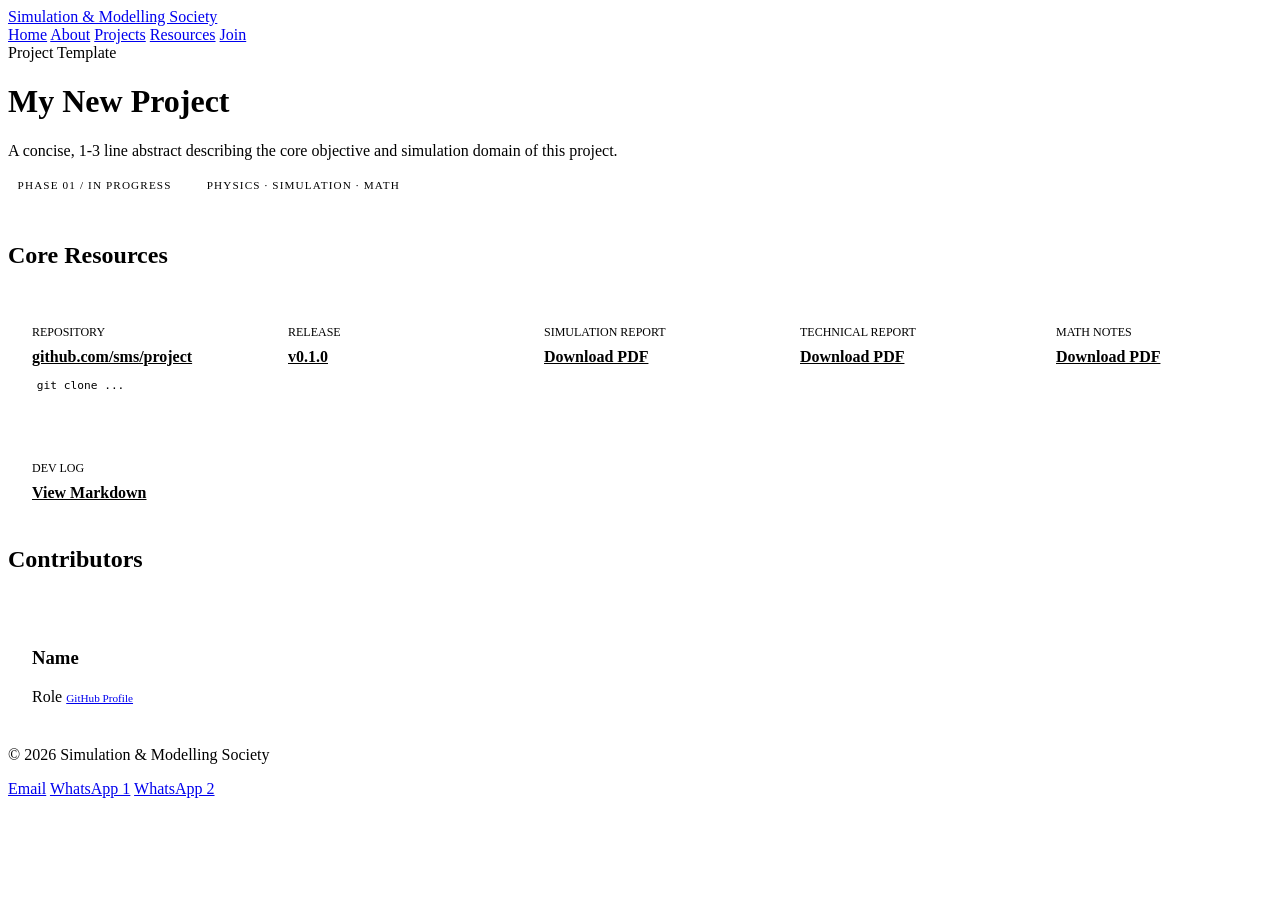
==== projects/my-new-project/index.html @ 7f50a94e "test: verify dynamic project registry workflow" ====
<!DOCTYPE html>
<html lang="en">
<head>
<meta charset="UTF-8">
<title>Project Template | Simulation & Modelling Society</title>
<meta name="viewport" content="width=device-width, initial-scale=1">
<link rel="icon" type="image/png" href="images/logos/logo.png">
<link rel="stylesheet" href="../css/style.css">
<style>
  .project-header { margin-bottom: 3rem; }
  .project-meta { display: flex; gap: 1rem; margin-top: 1rem; flex-wrap: wrap; }
  .status-tag { 
    font-family: var(--font-mono); font-size: 0.7rem; letter-spacing: 0.1em;
    text-transform: uppercase; color: var(--accent); background: var(--accent-dim);
    padding: 0.2rem 0.6rem; 
  }
  .link-grid { display: grid; grid-template-columns: repeat(auto-fit, minmax(200px, 1fr)); gap: 1rem; margin-top: 2rem; }
  .link-card { 
    background: var(--surface); border: 1px solid var(--border); padding: 1.5rem; 
    display: flex; flex-direction: column; gap: 0.5rem;
  }
  .link-title { font-family: var(--font-mono); font-size: 0.75rem; color: var(--muted); }
  .link-value { font-weight: 600; color: var(--text); }
  .team-grid { display: grid; grid-template-columns: repeat(auto-fill, minmax(250px, 1fr)); gap: 1px; background: var(--border); border: 1px solid var(--border); margin-top: 2rem; }
  .team-card { background: var(--surface); padding: 1.5rem; }
</style>
</head>
<body>

<nav>
  <a href="../index.html" class="nav-logo">
    <span>Simulation &amp; Modelling Society</span>
  </a>
  <div class="nav-links">
    <a href="../index.html">Home</a>
    <a href="../about.html">About</a>
    <a href="../projects.html">Projects</a>
    <a href="../resources.html">Resources</a>
    <a href="../join.html">Join</a>
  </div>
</nav>

<main class="container">
  <div class="project-header">
    <div class="hero-label">Project Template</div>
    <h1>My New Project</h1>
    <p>A concise, 1-3 line abstract describing the core objective and simulation domain of this project.</p>
    <div class="project-meta">
      <span class="status-tag">Phase 01 / In Progress</span>
      <span class="status-tag">Physics · Simulation · Math</span>
    </div>
  </div>

  <section>
    <h2>Core Resources</h2>
    <div class="link-grid">
      <div class="link-card">
        <span class="link-title">REPOSITORY</span>
        <a href="#" class="link-value">github.com/sms/project</a>
        <code style="font-size: 0.7rem; background: var(--surface-2); padding: 0.3rem;">git clone ...</code>
      </div>
      <div class="link-card">
        <span class="link-title">RELEASE</span>
        <a href="#" class="link-value">v0.1.0</a>
      </div>
      <div class="link-card">
        <span class="link-title">SIMULATION REPORT</span>
        <a href="#" class="link-value">Download PDF</a>
      </div>
      <div class="link-card">
        <span class="link-title">TECHNICAL REPORT</span>
        <a href="#" class="link-value">Download PDF</a>
      </div>
      <div class="link-card">
        <span class="link-title">MATH NOTES</span>
        <a href="#" class="link-value">Download PDF</a>
      </div>
      <div class="link-card">
        <span class="link-title">DEV LOG</span>
        <a href="#" class="link-value">View Markdown</a>
      </div>
    </div>
  </section>

  <section>
    <h2>Contributors</h2>
    <div class="team-grid">
      <div class="team-card">
        <h3 class="team-name">Name</h3>
        <span class="team-role">Role</span>
        <a href="#" style="font-size: 0.7rem;">GitHub Profile</a>
      </div>
    </div>
  </section>
</main>

<footer class="footer">
  <div class="footer-content">
    <p>&copy; 2026 Simulation & Modelling Society</p>
    <div class="footer-links">
      <a href="mailto:felixx.a.wayne32@gmail.com">Email</a>
      <a href="https://wa.me/94710638587" target="_blank" rel="noopener">WhatsApp 1</a>
      <a href="https://wa.me/94776526043" target="_blank" rel="noopener">WhatsApp 2</a>
    </div>
  </div>
</footer>
<script src="../main.js" defer></script>
</body>
</html>
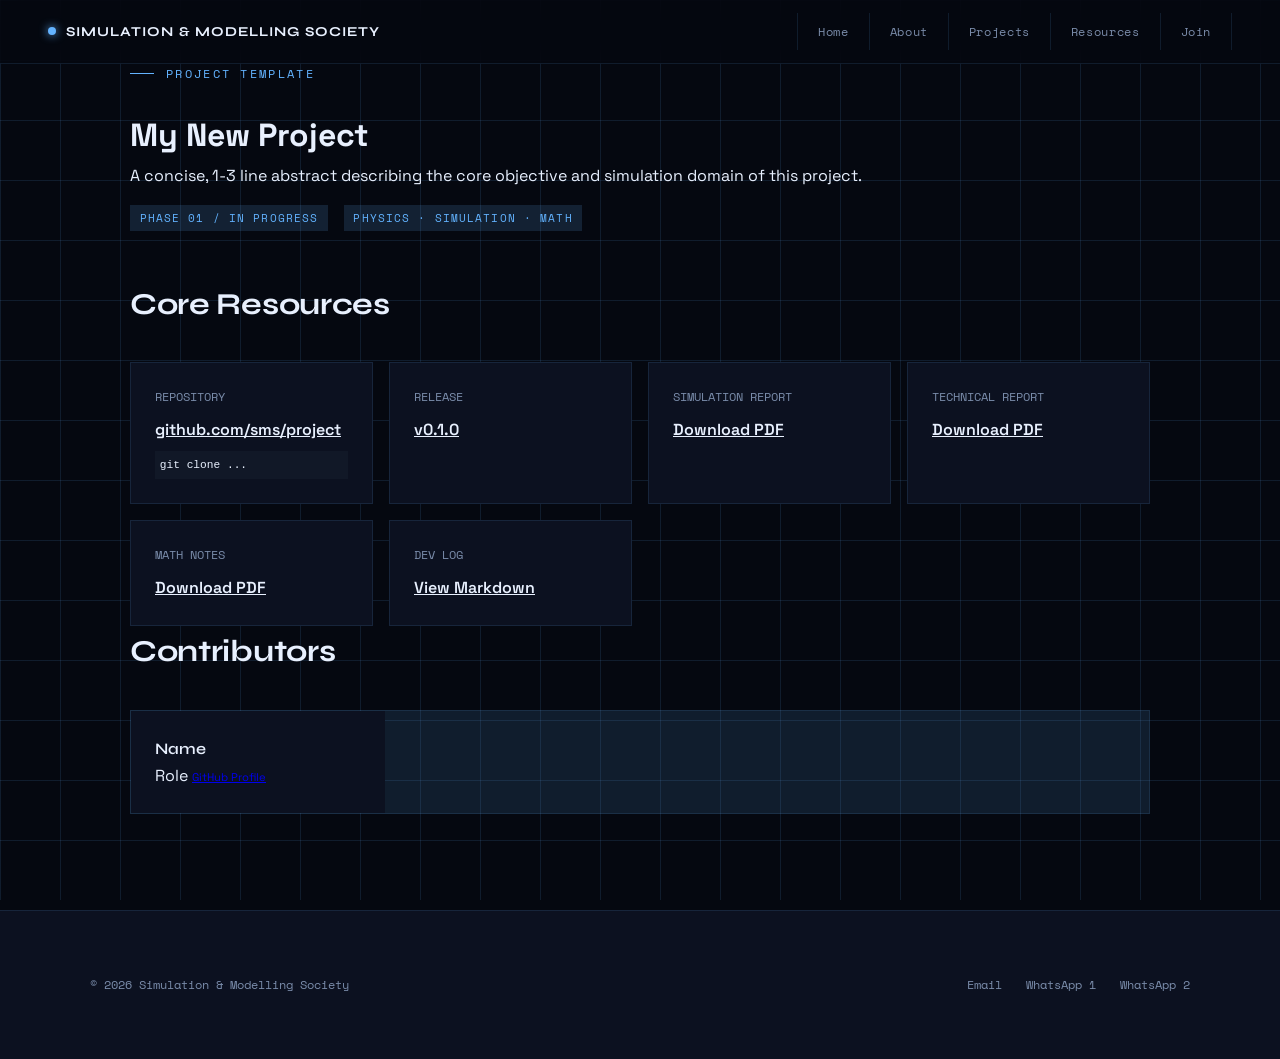
==== commit 0c75d01a: "fix: enforce absolute root-relative paths for all sub-pages" ====
--- a/projects/my-new-project/index.html
+++ b/projects/my-new-project/index.html
@@ -5,7 +5,7 @@
 <title>Project Template | Simulation & Modelling Society</title>
 <meta name="viewport" content="width=device-width, initial-scale=1">
 <link rel="icon" type="image/png" href="images/logos/logo.png">
-<link rel="stylesheet" href="../css/style.css">
+<link rel="stylesheet" href="/css/style.css">
 <style>
   .project-header { margin-bottom: 3rem; }
   .project-meta { display: flex; gap: 1rem; margin-top: 1rem; flex-wrap: wrap; }
@@ -28,15 +28,15 @@
 <body>
 
 <nav>
-  <a href="../index.html" class="nav-logo">
+  <a href="/index.html" class="nav-logo">
     <span>Simulation &amp; Modelling Society</span>
   </a>
   <div class="nav-links">
-    <a href="../index.html">Home</a>
-    <a href="../about.html">About</a>
-    <a href="../projects.html">Projects</a>
-    <a href="../resources.html">Resources</a>
-    <a href="../join.html">Join</a>
+    <a href="/index.html">Home</a>
+    <a href="/about.html">About</a>
+    <a href="/projects.html">Projects</a>
+    <a href="/resources.html">Resources</a>
+    <a href="/join.html">Join</a>
   </div>
 </nav>
 
@@ -104,6 +104,6 @@
     </div>
   </div>
 </footer>
-<script src="../main.js" defer></script>
+<script src="/main.js" defer></script>
 </body>
 </html>
--- a/css/style.css
+++ b/css/style.css
@@ -0,0 +1,908 @@
+@import url('https://fonts.googleapis.com/css2?family=Space+Grotesk:wght@300;400;500;600;700&family=Space+Mono:ital,wght@0,400;0,700;1,400&family=Syne:wght@400;600;700;800&display=swap');
+
+:root {
+  --bg: #050810;
+  --surface: #0c1120;
+  --surface-2: #111827;
+  --border: rgba(99, 179, 255, 0.12);
+  --border-bright: rgba(99, 179, 255, 0.3);
+  --text: #e8f0fe;
+  --muted: #7a8caa;
+  --accent: #63b3ff;
+  --accent-dim: rgba(99, 179, 255, 0.15);
+  --accent-2: #a78bfa;
+  --glow: rgba(99, 179, 255, 0.08);
+  --font-display: 'Syne', sans-serif;
+  --font-body: 'Space Grotesk', sans-serif;
+  --font-mono: 'Space Mono', monospace;
+}
+
+*, *::before, *::after { box-sizing: border-box; margin: 0; padding: 0; }
+
+html { scroll-behavior: smooth; }
+
+body {
+  background-color: var(--bg);
+  color: var(--text);
+  font-family: var(--font-body);
+  font-size: 16px;
+  line-height: 1.7;
+  min-height: 100vh;
+  overflow-x: hidden;
+}
+
+/* Subtle grid background */
+body::before {
+  content: '';
+  position: fixed;
+  inset: 0;
+  background-image:
+    linear-gradient(var(--border) 1px, transparent 1px),
+    linear-gradient(90deg, var(--border) 1px, transparent 1px);
+  background-size: 60px 60px;
+  pointer-events: none;
+  z-index: 0;
+}
+
+/* Nav */
+nav {
+  position: sticky;
+  top: 0;
+  z-index: 100;
+  padding: 0 3rem;
+  height: 64px;
+  display: flex;
+  align-items: center;
+  justify-content: space-between;
+  background: rgba(5, 8, 16, 0.85);
+  backdrop-filter: blur(16px);
+  border-bottom: 1px solid var(--border);
+}
+
+.nav-logo {
+  font-family: var(--font-display);
+  font-size: 0.85rem;
+  font-weight: 700;
+  letter-spacing: 0.08em;
+  text-transform: uppercase;
+  color: var(--text);
+  text-decoration: none;
+  display: flex;
+  align-items: center;
+  gap: 0.6rem;
+}
+
+.nav-logo::before {
+  content: '';
+  display: block;
+  width: 8px;
+  height: 8px;
+  background: var(--accent);
+  border-radius: 50%;
+  box-shadow: 0 0 10px var(--accent);
+  flex-shrink: 0;
+}
+
+.nav-links {
+  display: flex;
+  align-items: center;
+  gap: 0;
+}
+
+.nav-links a {
+  color: var(--muted);
+  text-decoration: none;
+  font-family: var(--font-mono);
+  font-size: 0.78rem;
+  letter-spacing: 0.05em;
+  padding: 0.5rem 1.25rem;
+  border-left: 1px solid var(--border);
+  transition: color 0.2s, background 0.2s;
+}
+
+.nav-links a:last-child { border-right: 1px solid var(--border); }
+.nav-links a:hover { color: var(--accent); background: var(--accent-dim); }
+.nav-links a.active { color: var(--accent); }
+
+/* Layout */
+.container {
+  position: relative;
+  z-index: 1;
+  max-width: 1100px;
+  margin: 0 auto;
+  padding: 0 2.5rem 6rem;
+}
+
+/* Hero */
+.hero {
+  padding: 7rem 0 5rem;
+  position: relative;
+}
+
+.hero-label {
+  font-family: var(--font-mono);
+  font-size: 0.72rem;
+  letter-spacing: 0.2em;
+  text-transform: uppercase;
+  color: var(--accent);
+  margin-bottom: 1.5rem;
+  display: flex;
+  align-items: center;
+  gap: 0.75rem;
+}
+
+.hero-label::before {
+  content: '';
+  display: block;
+  width: 24px;
+  height: 1px;
+  background: var(--accent);
+}
+
+.hero h1 {
+  font-family: var(--font-display);
+  font-size: clamp(2.8rem, 6vw, 5rem);
+  font-weight: 800;
+  line-height: 1.05;
+  color: var(--text);
+  margin-bottom: 1.5rem;
+  letter-spacing: -0.02em;
+}
+
+.hero h1 span {
+  color: var(--accent);
+  display: block;
+}
+
+.hero p {
+  font-size: 1.15rem;
+  color: var(--muted);
+  max-width: 560px;
+  margin-bottom: 2.5rem;
+  font-weight: 300;
+}
+
+.hero-accent-text {
+  font-family: var(--font-mono);
+  font-size: 0.88rem;
+  color: var(--accent);
+  margin-bottom: 2.5rem;
+  display: block;
+}
+
+/* Buttons */
+.btn {
+  display: inline-flex;
+  align-items: center;
+  gap: 0.6rem;
+  padding: 0.85rem 2rem;
+  background: var(--accent);
+  color: #050810;
+  text-decoration: none;
+  font-family: var(--font-mono);
+  font-size: 0.78rem;
+  font-weight: 700;
+  letter-spacing: 0.08em;
+  text-transform: uppercase;
+  border: none;
+  cursor: pointer;
+  clip-path: polygon(0 0, calc(100% - 10px) 0, 100% 10px, 100% 100%, 10px 100%, 0 calc(100% - 10px));
+  transition: opacity 0.2s, transform 0.2s;
+}
+
+.btn:hover { opacity: 0.9; transform: translateY(-1px); }
+
+.btn::after {
+  content: '\2192';
+  font-size: 1rem;
+}
+
+.btn-outline {
+  background: transparent;
+  color: var(--accent);
+  border: 1px solid var(--border-bright);
+  clip-path: polygon(0 0, calc(100% - 10px) 0, 100% 10px, 100% 100%, 10px 100%, 0 calc(100% - 10px));
+}
+
+.btn-outline:hover { background: var(--accent-dim); }
+
+/* Section headers */
+.section-header {
+  margin-bottom: 2.5rem;
+}
+
+.section-label {
+  font-family: var(--font-mono);
+  font-size: 0.68rem;
+  letter-spacing: 0.2em;
+  text-transform: uppercase;
+  color: var(--muted);
+  margin-bottom: 0.75rem;
+  display: flex;
+  align-items: center;
+  gap: 0.5rem;
+}
+
+.section-label::after {
+  content: '';
+  flex: 1;
+  height: 1px;
+  background: var(--border);
+  max-width: 80px;
+}
+
+h2 {
+  font-family: var(--font-display);
+  font-size: 1.9rem;
+  font-weight: 700;
+  color: var(--text);
+  letter-spacing: -0.01em;
+}
+
+h3 {
+  font-family: var(--font-display);
+  font-size: 1rem;
+  font-weight: 600;
+  color: var(--text);
+  letter-spacing: 0.01em;
+}
+
+/* Card Grid */
+.card-grid {
+  display: grid;
+  grid-template-columns: repeat(auto-fit, minmax(260px, 1fr));
+  gap: 1.5rem;
+  background: transparent;
+  border: none;
+}
+
+.card {
+  background: var(--surface);
+  padding: 1.5rem;
+  position: relative;
+  transition: all 0.3s ease;
+  border: 1px solid var(--border);
+  display: flex;
+  flex-direction: column;
+  gap: 0.6rem;
+}
+
+.card:hover { 
+  background: var(--surface-2); 
+  border-color: var(--accent);
+  transform: translateY(-5px);
+  box-shadow: 0 10px 20px rgba(0,0,0,0.2);
+}
+
+.card-num {
+  font-family: var(--font-mono);
+  font-size: 0.7rem;
+  color: var(--accent);
+  letter-spacing: 0.15em;
+  margin-bottom: 0.5rem;
+  display: block;
+  opacity: 0.8;
+}
+
+.card h3 { 
+  margin-bottom: 0.5rem; 
+  font-family: var(--font-display);
+  font-size: 1.25rem;
+}
+
+.card p {
+  color: var(--muted);
+  font-size: 0.95rem;
+  line-height: 1.6;
+  margin-bottom: 1rem;
+  flex-grow: 1;
+}
+
+.card-tag {
+  display: inline-block;
+  font-family: var(--font-mono);
+  font-size: 0.65rem;
+  letter-spacing: 0.12em;
+  text-transform: uppercase;
+  color: var(--accent);
+  background: var(--accent-dim);
+  padding: 0.3rem 0.7rem;
+  align-self: flex-start;
+}
+
+/* Status card */
+.status-card {
+  background: var(--surface);
+  border: 1px solid var(--border);
+  padding: 2.5rem;
+  position: relative;
+  overflow: hidden;
+}
+
+.status-card::before {
+  content: '';
+  position: absolute;
+  left: 0;
+  top: 0;
+  bottom: 0;
+  width: 3px;
+  background: var(--accent);
+}
+
+.status-card p { color: var(--muted); line-height: 1.8; }
+
+/* Footer */
+.footer {
+  padding: 4rem 3rem;
+  border-top: 1px solid var(--border);
+  background: var(--surface);
+  color: var(--muted);
+  font-family: var(--font-mono);
+  font-size: 0.75rem;
+}
+
+.footer-content {
+  display: flex;
+  justify-content: space-between;
+  align-items: center;
+  max-width: 1100px;
+  margin: 0 auto;
+}
+
+.footer-links {
+  display: flex;
+  gap: 1.5rem;
+}
+
+.footer-links a {
+  color: var(--muted);
+  text-decoration: none;
+  transition: color 0.2s;
+}
+
+.footer-links a:hover { color: var(--accent); }
+
+@media (max-width: 680px) {
+  .footer-content { flex-direction: column; gap: 2rem; text-align: center; }
+}
+
+
+/* TOC Sidebar */
+.toc-container { position: relative; display: flex; gap: 4rem; }
+.toc-sidebar {
+  width: 260px;
+  flex-shrink: 0;
+  position: sticky;
+  top: 120px;
+  height: calc(100vh - 200px);
+}
+.toc-sidebar h4 {
+  font-family: var(--font-mono);
+  font-size: 0.65rem;
+  text-transform: uppercase;
+  letter-spacing: 0.15em;
+  color: var(--muted);
+  margin-bottom: 1.5rem;
+}
+.toc-list { list-style: none; border-left: 1px solid var(--border); }
+.toc-item { margin: 0.75rem 0; }
+.toc-link {
+  display: block;
+  font-family: var(--font-body);
+  font-size: 0.9rem;
+  color: var(--muted);
+  text-decoration: none;
+  padding: 0.25rem 0 0.25rem 1rem;
+  border-left: 2px solid transparent;
+  transition: all 0.2s;
+}
+.toc-link:hover { color: var(--accent); }
+.toc-link.active {
+  color: var(--accent);
+  border-left-color: var(--accent);
+  font-weight: 500;
+}
+
+.mobile-toc { 
+  display: none; margin-bottom: 2rem; border: 1px solid var(--border); 
+  background: var(--surface); padding: 1.25rem; 
+}
+.mobile-toc select {
+  width: 100%; background: var(--bg); color: var(--text); border: 1px solid var(--border);
+  padding: 0.5rem; font-family: var(--font-mono); font-size: 0.8rem;
+}
+
+@media (max-width: 1024px) {
+  .toc-sidebar { display: none; }
+  .mobile-toc { display: block; }
+}
+
+.page-title h1 {
+  font-family: var(--font-display);
+  font-size: clamp(2.2rem, 5vw, 3.5rem);
+  font-weight: 800;
+  line-height: 1.1;
+  letter-spacing: -0.02em;
+  color: var(--text);
+  margin-bottom: 1rem;
+}
+
+.page-title p { color: var(--muted); font-size: 1.05rem; max-width: 560px; }
+
+/* Stepper Styles */
+#stepper {
+  min-height: 400px;
+  margin-bottom: 2rem;
+}
+
+.step {
+  display: none;
+  padding: 3rem;
+  border: 1px solid var(--border);
+  background: var(--surface);
+  border-radius: 12px;
+  animation: fadeUp 0.5s ease-out;
+}
+
+.step.active {
+  display: block;
+}
+
+.step h3 {
+  font-size: 1.5rem;
+  margin-bottom: 1.5rem;
+  color: var(--accent);
+}
+
+.step p { margin-bottom: 1rem; color: var(--text); }
+.step ul, .step ol { margin-left: 1.5rem; margin-bottom: 1rem; color: var(--muted); }
+.step code { 
+  background: var(--bg); padding: 0.2rem 0.4rem; border-radius: 4px;
+  color: var(--accent); font-family: var(--font-mono); 
+}
+.step pre {
+  background: var(--bg); padding: 1.5rem; border-radius: 8px;
+  overflow-x: auto; margin: 1rem 0; border: 1px solid var(--border);
+}
+
+.step-controls {
+  display: flex;
+  justify-content: space-between;
+  align-items: center;
+  padding: 1.5rem;
+  border: 1px solid var(--border);
+  background: var(--surface);
+  border-radius: 12px;
+}
+
+.step-controls button {
+  background: var(--accent);
+  color: #050810;
+  border: none;
+  padding: 0.8rem 1.5rem;
+  cursor: pointer;
+  font-family: var(--font-mono);
+  font-weight: 700;
+  text-transform: uppercase;
+  letter-spacing: 0.1em;
+  font-size: 0.75rem;
+  transition: opacity 0.2s;
+}
+
+.step-controls button:hover:not(:disabled) { opacity: 0.8; }
+.step-controls button:disabled { opacity: 0.3; cursor: not-allowed; }
+
+#stepIndicator {
+  font-family: var(--font-mono);
+  font-size: 0.8rem;
+  color: var(--muted);
+  font-weight: 600;
+}
+
+/* Why join grid */
+.why-grid {
+  display: grid;
+  grid-template-columns: repeat(4, 1fr);
+  gap: 1px;
+  background: var(--border);
+  border: 1px solid var(--border);
+  margin-top: 2rem;
+}
+
+.why-card {
+  background: var(--surface);
+  padding: 2rem 1.5rem;
+  transition: background 0.2s;
+}
+
+.why-card:hover { background: var(--surface-2); }
+
+.why-icon {
+  font-family: var(--font-mono);
+  font-size: 1.4rem;
+  color: var(--accent);
+  margin-bottom: 1rem;
+  display: block;
+}
+
+.why-card h3 {
+  font-size: 0.9rem;
+  font-weight: 700;
+  letter-spacing: 0.05em;
+  text-transform: uppercase;
+  margin-bottom: 0.5rem;
+}
+
+.why-card p { color: var(--muted); font-size: 0.85rem; }
+
+/* Resource link */
+.resource-link {
+  display: inline-flex;
+  align-items: center;
+  gap: 0.5rem;
+  margin-top: 1.25rem;
+  font-family: var(--font-mono);
+  font-size: 0.72rem;
+  letter-spacing: 0.06em;
+  color: var(--accent);
+  text-decoration: none;
+  border-bottom: 1px solid rgba(99, 179, 255, 0.25);
+  padding-bottom: 2px;
+  transition: border-color 0.2s, gap 0.2s;
+}
+
+.resource-link:hover {
+  border-color: var(--accent);
+  gap: 0.75rem;
+}
+
+.resource-link-arrow {
+  font-size: 0.85rem;
+  transition: transform 0.2s;
+}
+
+.resource-link:hover .resource-link-arrow { transform: translate(2px, -2px); }
+.cta-section {
+  margin-top: 5rem;
+  border: 1px solid var(--border);
+  background: var(--surface);
+  padding: 3.5rem;
+  position: relative;
+  overflow: hidden;
+}
+
+.cta-section::after {
+  content: '';
+  position: absolute;
+  bottom: 0; right: 0;
+  width: 200px; height: 200px;
+  background: radial-gradient(circle at bottom right, rgba(99,179,255,0.07), transparent 70%);
+  pointer-events: none;
+}
+
+.cta-section h2 { margin-bottom: 1rem; }
+.cta-section p { color: var(--muted); max-width: 480px; margin-bottom: 2rem; }
+
+/* Decorative corner */
+.corner-mark {
+  position: absolute;
+  top: 1rem; right: 1rem;
+  font-family: var(--font-mono);
+  font-size: 0.6rem;
+  color: var(--border-bright);
+  letter-spacing: 0.1em;
+}
+
+/* Hero corner deco */
+.hero-deco {
+  position: absolute;
+  right: 0;
+  top: 4rem;
+  width: 320px;
+  height: 320px;
+  opacity: 0.25;
+  pointer-events: none;
+}
+
+/* ── Keyframes ───────────────────────────────────────────── */
+@keyframes fadeUp {
+  from { opacity: 0; transform: translateY(28px); }
+  to   { opacity: 1; transform: translateY(0); }
+}
+@keyframes scanLine {
+  0%   { top: -6px; opacity: 0; }
+  8%   { opacity: 1; }
+  92%  { opacity: 1; }
+  100% { top: calc(100% + 6px); opacity: 0; }
+}
+@keyframes cursorBlink {
+  0%, 100% { opacity: 1; }
+  50%       { opacity: 0; }
+}
+@keyframes glitchA {
+  0%   { clip-path: inset(0 0 95% 0);  transform: translate(-3px, 0); }
+  20%  { clip-path: inset(30% 0 50% 0); transform: translate(3px, 0); }
+  40%  { clip-path: inset(60% 0 20% 0); transform: translate(-2px, 0); }
+  60%  { clip-path: inset(80% 0 5% 0);  transform: translate(2px, 0); }
+  80%  { clip-path: inset(10% 0 75% 0); transform: translate(-1px, 0); }
+  100% { clip-path: inset(0 0 95% 0);  transform: translate(0, 0); }
+}
+@keyframes glitchB {
+  0%   { clip-path: inset(50% 0 30% 0); transform: translate(4px, 0); }
+  25%  { clip-path: inset(10% 0 70% 0); transform: translate(-4px, 0); }
+  50%  { clip-path: inset(75% 0 10% 0); transform: translate(2px, 0); }
+  75%  { clip-path: inset(20% 0 60% 0); transform: translate(-2px, 0); }
+  100% { clip-path: inset(50% 0 30% 0); transform: translate(0, 0); }
+}
+
+/* ── Hero load animation ─────────────────────────────────── */
+.hero { animation: fadeUp 0.7s ease-out both; }
+
+/* ── Glitch text effect ──────────────────────────────────── */
+.glitch-text { position: relative; }
+
+.glitch-text::before,
+.glitch-text::after {
+  content: attr(data-text);
+  position: absolute;
+  inset: 0;
+  opacity: 0;
+  pointer-events: none;
+  font-family: inherit;
+  font-size: inherit;
+  font-weight: inherit;
+  line-height: inherit;
+  white-space: pre-wrap;
+}
+
+.glitch-text::before { color: #ff4ecd; }
+.glitch-text::after  { color: var(--accent); }
+
+.glitch-burst::before {
+  opacity: 0.75;
+  animation: glitchA 0.08s steps(1) 3;
+}
+.glitch-burst::after {
+  opacity: 0.75;
+  animation: glitchB 0.08s steps(1) 3;
+}
+
+/* ── Typewriter widget ───────────────────────────────────── */
+.typewriter-wrap {
+  display: flex;
+  align-items: center;
+  gap: 0.25rem;
+  margin: 1rem 0 2rem;
+  min-height: 1.4rem;
+}
+
+.typewriter-prefix {
+  font-family: var(--font-mono);
+  font-size: 0.75rem;
+  color: var(--muted);
+  letter-spacing: 0.06em;
+  white-space: nowrap;
+}
+
+.typewriter-text {
+  font-family: var(--font-mono);
+  font-size: 0.75rem;
+  color: var(--accent);
+  letter-spacing: 0.06em;
+}
+
+.typewriter-cursor {
+  font-family: var(--font-mono);
+  font-size: 0.75rem;
+  color: var(--accent);
+  animation: cursorBlink 0.9s step-end infinite;
+  margin-left: 1px;
+}
+
+/* ── Card cursor-glow ────────────────────────────────────── */
+.card, .why-card {
+  position: relative;
+  overflow: hidden;
+}
+
+.card::after, .why-card::after {
+  content: '';
+  position: absolute;
+  inset: 0;
+  background: radial-gradient(
+    circle 120px at var(--mx, 50%) var(--my, 50%),
+    rgba(99, 179, 255, 0.09),
+    transparent 70%
+  );
+  opacity: 0;
+  transition: opacity 0.3s ease;
+  pointer-events: none;
+}
+
+.card.card-lit::after, .why-card.card-lit::after { opacity: 1; }
+
+/* Scan-line sweep on hover */
+.card::before, .why-card::before {
+  content: '';
+  position: absolute;
+  left: 0;
+  right: 0;
+  height: 1px;
+  background: linear-gradient(90deg, transparent, rgba(99, 179, 255, 0.4), transparent);
+  top: -6px;
+  opacity: 0;
+  pointer-events: none;
+  z-index: 2;
+  transition: none;
+}
+
+.card:hover::before, .why-card:hover::before {
+  animation: scanLine 0.7s ease-in-out forwards;
+}
+
+/* ── Nav scroll behaviour ────────────────────────────────── */
+nav {
+  transition: height 0.3s ease, background 0.3s ease, transform 0.35s ease;
+}
+
+.nav-scrolled {
+  height: 52px !important;
+  background: rgba(5, 8, 16, 0.96) !important;
+}
+
+.nav-hidden { transform: translateY(-100%); }
+.nav-visible { transform: translateY(0); }
+
+/* ── Canvas particle layer ───────────────────────────────── */
+.hero { isolation: isolate; }
+
+.hero-canvas {
+  position: absolute;
+  inset: 0;
+  width: 100%;
+  height: 100%;
+  pointer-events: none;
+  z-index: 0;
+  opacity: 0.9;
+}
+
+.hero > * { position: relative; z-index: 1; }
+
+/* ── Scroll reveal ───────────────────────────────────────── */
+.reveal-pending {
+  opacity: 0;
+  transform: translateY(20px);
+  transition: opacity 0.55s ease, transform 0.55s ease;
+}
+
+.reveal-pending.revealed {
+  opacity: 1;
+  transform: translateY(0);
+}
+
+/* Stagger cards inside grids */
+.card-grid .reveal-pending:nth-child(2) { transition-delay: 0.07s; }
+.card-grid .reveal-pending:nth-child(3) { transition-delay: 0.14s; }
+.card-grid .reveal-pending:nth-child(4) { transition-delay: 0.21s; }
+.card-grid .reveal-pending:nth-child(5) { transition-delay: 0.28s; }
+.card-grid .reveal-pending:nth-child(6) { transition-delay: 0.35s; }
+.why-grid .reveal-pending:nth-child(2) { transition-delay: 0.07s; }
+.why-grid .reveal-pending:nth-child(3) { transition-delay: 0.14s; }
+.why-grid .reveal-pending:nth-child(4) { transition-delay: 0.21s; }
+
+/* ── Hamburger button (hidden on desktop) ────────────────── */
+.nav-hamburger {
+  display: none;
+  flex-direction: column;
+  justify-content: center;
+  gap: 5px;
+  background: none;
+  border: 1px solid var(--border);
+  padding: 8px 10px;
+  cursor: pointer;
+  margin-left: auto;
+  flex-shrink: 0;
+}
+
+.nav-hamburger span {
+  display: block;
+  width: 20px;
+  height: 1.5px;
+  background: var(--muted);
+  transition: transform 0.25s, opacity 0.25s;
+}
+
+.nav-hamburger.is-open span:nth-child(1) { transform: translateY(6.5px) rotate(45deg); }
+.nav-hamburger.is-open span:nth-child(2) { opacity: 0; }
+.nav-hamburger.is-open span:nth-child(3) { transform: translateY(-6.5px) rotate(-45deg); }
+
+/* ── Responsive — Tablet (≤900px) ────────────────────────── */
+@media (max-width: 900px) {
+  .container { max-width: 100%; }
+
+  .hero h1 { font-size: clamp(2.2rem, 5.5vw, 3.5rem); }
+
+  .card-grid { grid-template-columns: repeat(auto-fill, minmax(240px, 1fr)); }
+
+  .why-grid { grid-template-columns: 1fr 1fr; }
+
+  .cta-section { padding: 2.5rem; }
+}
+
+/* ── Responsive — Mobile (≤680px) ────────────────────────── */
+@media (max-width: 680px) {
+  /* Nav: show hamburger, hide links by default */
+  nav {
+    padding: 0 1.25rem;
+    flex-wrap: wrap;
+    height: auto;
+    min-height: 56px;
+    gap: 0;
+  }
+
+  .nav-logo { padding: 0.85rem 0; font-size: 0.78rem; }
+
+  .nav-hamburger { display: flex; }
+
+  .nav-links {
+    display: none;
+    width: 100%;
+    flex-direction: column;
+    border-top: 1px solid var(--border);
+    background: rgba(5, 8, 16, 0.97);
+    padding: 0.5rem 0 1rem;
+  }
+
+  .nav-links.nav-open { display: flex; }
+
+  .nav-links a {
+    border: none;
+    border-bottom: 1px solid var(--border);
+    padding: 0.85rem 1.25rem;
+    font-size: 0.82rem;
+    margin: 0;
+  }
+
+  .nav-links a:last-child { border-right: none; }
+
+  /* Hero */
+  .hero { padding: 3.5rem 0 3rem; }
+  .hero h1 { font-size: clamp(2rem, 8vw, 2.8rem); }
+  .hero p { font-size: 1rem; }
+  .hero-deco { display: none; }
+
+  /* Container */
+  .container { padding: 0 1.1rem 4rem; }
+
+  /* Sections */
+  section { margin-top: 3.5rem; }
+
+  /* Page title */
+  .page-title { padding: 3rem 0 2.5rem; }
+  .page-title h1 { font-size: clamp(2rem, 8vw, 2.8rem); }
+
+  /* Card grid: single column on small screens */
+  .card-grid { grid-template-columns: 1fr; }
+
+  /* Why grid: 2 col on mobile still fits */
+  .why-grid { grid-template-columns: 1fr 1fr; }
+
+  /* CTA */
+  .cta-section { padding: 2rem 1.5rem; }
+  .cta-section h2 { font-size: 1.4rem; }
+
+  /* Status card */
+  .status-card { padding: 1.75rem 1.5rem; }
+
+  /* Buttons */
+  .btn { padding: 0.85rem 1.5rem; font-size: 0.72rem; }
+
+  h2 { font-size: 1.5rem; }
+}
+
+/* ── Responsive — Small mobile (≤400px) ──────────────────── */
+@media (max-width: 400px) {
+  .why-grid { grid-template-columns: 1fr; }
+  .hero h1 { font-size: 1.9rem; }
+  .nav-logo { font-size: 0.72rem; }
+}
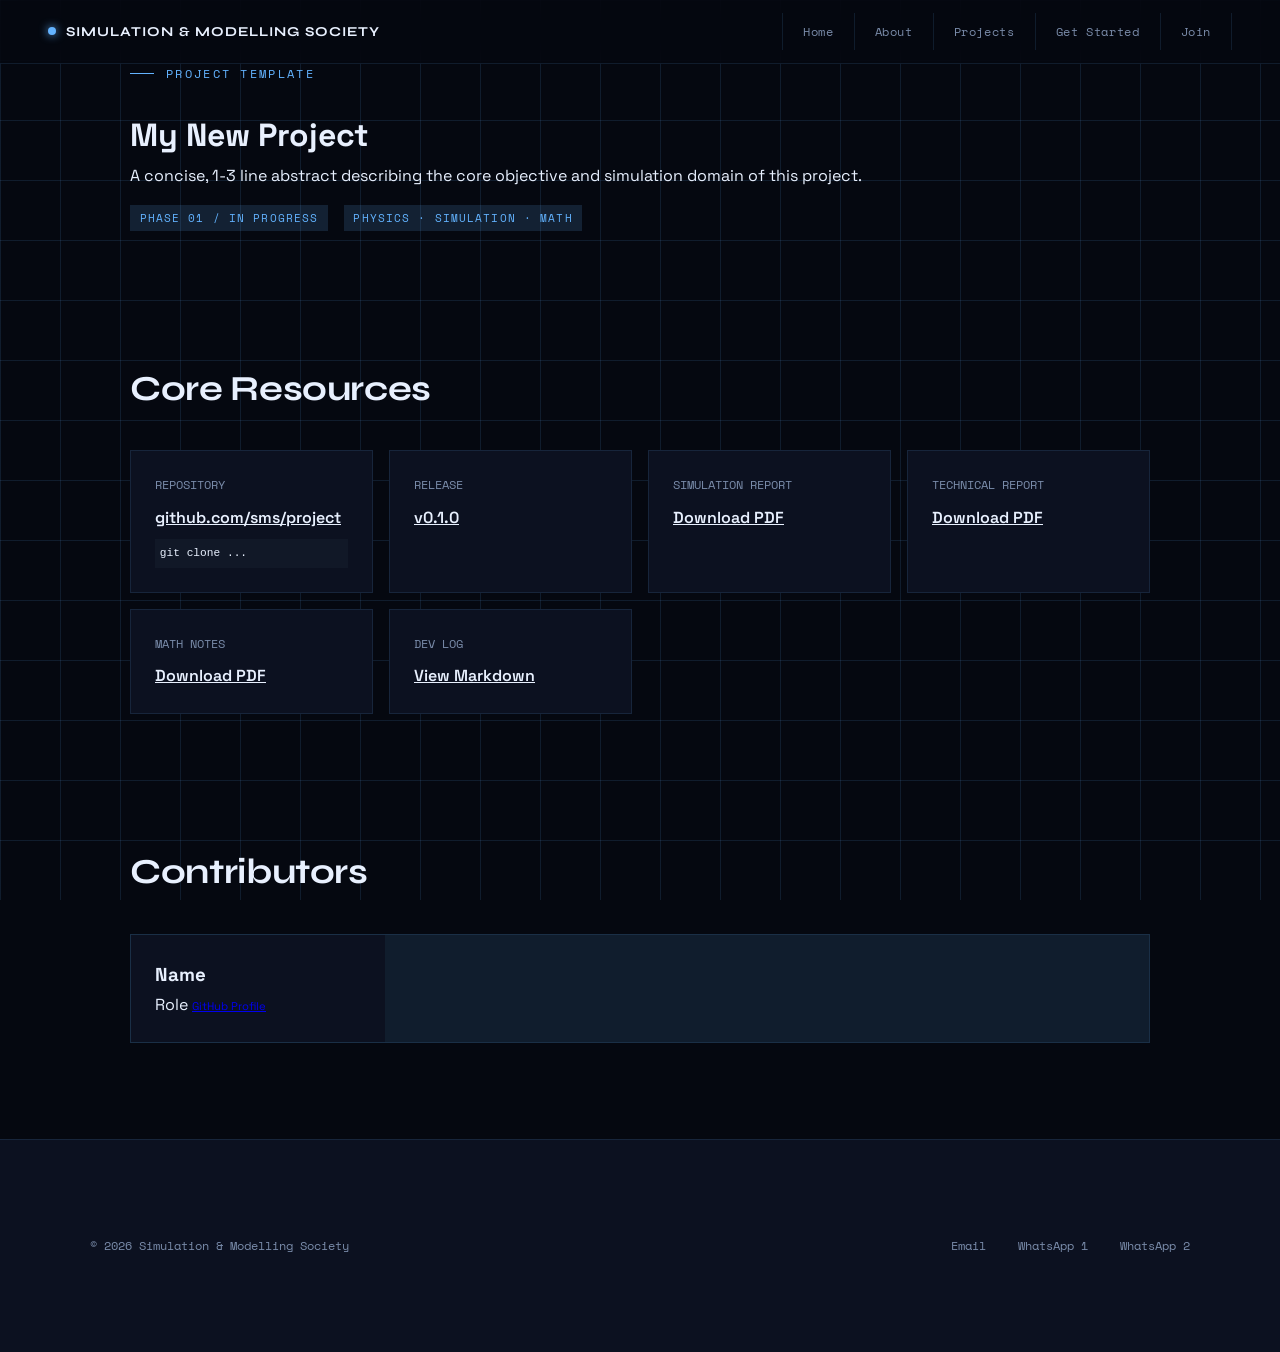
==== commit 9930da44: "Update favicon to /images/favicon.png" ====
--- a/projects/my-new-project/index.html
+++ b/projects/my-new-project/index.html
@@ -4,7 +4,7 @@
 <meta charset="UTF-8">
 <title>Project Template | Simulation & Modelling Society</title>
 <meta name="viewport" content="width=device-width, initial-scale=1">
-<link rel="icon" type="image/png" href="images/logos/logo.png">
+<link rel="icon" type="image/png" href="/images/favicon.png">
 <link rel="stylesheet" href="/css/style.css">
 <style>
   .project-header { margin-bottom: 3rem; }
@@ -35,7 +35,7 @@
     <a href="/index.html">Home</a>
     <a href="/about.html">About</a>
     <a href="/projects.html">Projects</a>
-    <a href="/resources.html">Resources</a>
+    <a href="/get-started.html">Get Started</a>
     <a href="/join.html">Join</a>
   </div>
 </nav>
--- a/css/style.css
+++ b/css/style.css
@@ -113,9 +113,22 @@
   padding: 0 2.5rem 6rem;
 }
 
+/* Page titles */
+.page-title { padding: 8rem 0 4rem; }
+.page-title h1 {
+  font-family: var(--font-display);
+  font-size: clamp(2.8rem, 8vw, 4.5rem);
+  font-weight: 800;
+  line-height: 1.05;
+  letter-spacing: -0.02em;
+  color: var(--text);
+  margin-bottom: 1.5rem;
+}
+.page-title p { color: var(--muted); font-size: 1.2rem; max-width: 640px; line-height: 1.6; }
+
 /* Hero */
 .hero {
-  padding: 7rem 0 5rem;
+  padding: 8rem 0 5rem;
   position: relative;
 }
 
@@ -162,13 +175,8 @@
   font-weight: 300;
 }
 
-.hero-accent-text {
-  font-family: var(--font-mono);
-  font-size: 0.88rem;
-  color: var(--accent);
-  margin-bottom: 2.5rem;
-  display: block;
-}
+/* Sections */
+section { margin-top: 8rem; }
 
 /* Buttons */
 .btn {
@@ -191,11 +199,7 @@
 }
 
 .btn:hover { opacity: 0.9; transform: translateY(-1px); }
-
-.btn::after {
-  content: '\2192';
-  font-size: 1rem;
-}
+.btn::after { content: '\2192'; font-size: 1rem; }
 
 .btn-outline {
   background: transparent;
@@ -203,14 +207,10 @@
   border: 1px solid var(--border-bright);
   clip-path: polygon(0 0, calc(100% - 10px) 0, 100% 10px, 100% 100%, 10px 100%, 0 calc(100% - 10px));
 }
-
 .btn-outline:hover { background: var(--accent-dim); }
 
 /* Section headers */
-.section-header {
-  margin-bottom: 2.5rem;
-}
-
+.section-header { margin-bottom: 3rem; }
 .section-label {
   font-family: var(--font-mono);
   font-size: 0.68rem;
@@ -222,56 +222,37 @@
   align-items: center;
   gap: 0.5rem;
 }
-
-.section-label::after {
-  content: '';
-  flex: 1;
-  height: 1px;
-  background: var(--border);
-  max-width: 80px;
-}
+.section-label::after { content: ''; flex: 1; height: 1px; background: var(--border); max-width: 80px; }
 
 h2 {
   font-family: var(--font-display);
-  font-size: 1.9rem;
+  font-size: 2.2rem;
   font-weight: 700;
   color: var(--text);
   letter-spacing: -0.01em;
 }
 
-h3 {
-  font-family: var(--font-display);
-  font-size: 1rem;
-  font-weight: 600;
-  color: var(--text);
-  letter-spacing: 0.01em;
-}
-
 /* Card Grid */
 .card-grid {
   display: grid;
-  grid-template-columns: repeat(auto-fit, minmax(260px, 1fr));
-  gap: 1.5rem;
-  background: transparent;
-  border: none;
+  grid-template-columns: repeat(auto-fit, minmax(280px, 1fr));
+  gap: 2rem;
 }
 
 .card {
   background: var(--surface);
-  padding: 1.5rem;
-  position: relative;
+  padding: 2rem;
+  border: 1px solid var(--border);
+  display: flex;
+  flex-direction: column;
+  gap: 0.8rem;
   transition: all 0.3s ease;
-  border: 1px solid var(--border);
-  display: flex;
-  flex-direction: column;
-  gap: 0.6rem;
 }
 
 .card:hover { 
   background: var(--surface-2); 
   border-color: var(--accent);
   transform: translateY(-5px);
-  box-shadow: 0 10px 20px rgba(0,0,0,0.2);
 }
 
 .card-num {
@@ -280,23 +261,10 @@
   color: var(--accent);
   letter-spacing: 0.15em;
   margin-bottom: 0.5rem;
-  display: block;
-  opacity: 0.8;
-}
-
-.card h3 { 
-  margin-bottom: 0.5rem; 
-  font-family: var(--font-display);
-  font-size: 1.25rem;
-}
-
-.card p {
-  color: var(--muted);
-  font-size: 0.95rem;
-  line-height: 1.6;
-  margin-bottom: 1rem;
-  flex-grow: 1;
-}
+}
+
+.card h3 { font-family: var(--font-display); font-size: 1.4rem; color: var(--text); }
+.card p { color: var(--muted); font-size: 1rem; line-height: 1.6; flex-grow: 1; }
 
 .card-tag {
   display: inline-block;
@@ -306,7 +274,7 @@
   text-transform: uppercase;
   color: var(--accent);
   background: var(--accent-dim);
-  padding: 0.3rem 0.7rem;
+  padding: 0.4rem 0.8rem;
   align-self: flex-start;
 }
 
@@ -314,58 +282,28 @@
 .status-card {
   background: var(--surface);
   border: 1px solid var(--border);
-  padding: 2.5rem;
+  padding: 3rem;
   position: relative;
   overflow: hidden;
 }
-
 .status-card::before {
-  content: '';
-  position: absolute;
-  left: 0;
-  top: 0;
-  bottom: 0;
-  width: 3px;
-  background: var(--accent);
-}
-
-.status-card p { color: var(--muted); line-height: 1.8; }
+  content: ''; position: absolute; left: 0; top: 0; bottom: 0; width: 3px; background: var(--accent);
+}
+.status-card p { color: var(--muted); line-height: 1.8; font-size: 1.1rem; }
 
 /* Footer */
 .footer {
-  padding: 4rem 3rem;
+  padding: 6rem 3rem;
   border-top: 1px solid var(--border);
   background: var(--surface);
   color: var(--muted);
   font-family: var(--font-mono);
   font-size: 0.75rem;
 }
-
-.footer-content {
-  display: flex;
-  justify-content: space-between;
-  align-items: center;
-  max-width: 1100px;
-  margin: 0 auto;
-}
-
-.footer-links {
-  display: flex;
-  gap: 1.5rem;
-}
-
-.footer-links a {
-  color: var(--muted);
-  text-decoration: none;
-  transition: color 0.2s;
-}
-
+.footer-content { display: flex; justify-content: space-between; align-items: center; max-width: 1100px; margin: 0 auto; }
+.footer-links { display: flex; gap: 2rem; }
+.footer-links a { color: var(--muted); text-decoration: none; transition: color 0.2s; }
 .footer-links a:hover { color: var(--accent); }
-
-@media (max-width: 680px) {
-  .footer-content { flex-direction: column; gap: 2rem; text-align: center; }
-}
-
 
 /* TOC Sidebar */
 .toc-container { position: relative; display: flex; gap: 4rem; }
@@ -389,27 +327,20 @@
 .toc-link {
   display: block;
   font-family: var(--font-body);
-  font-size: 0.9rem;
+  font-size: 0.95rem;
   color: var(--muted);
   text-decoration: none;
-  padding: 0.25rem 0 0.25rem 1rem;
+  padding: 0.4rem 0 0.4rem 1.25rem;
   border-left: 2px solid transparent;
   transition: all 0.2s;
 }
 .toc-link:hover { color: var(--accent); }
-.toc-link.active {
-  color: var(--accent);
-  border-left-color: var(--accent);
-  font-weight: 500;
-}
-
-.mobile-toc { 
-  display: none; margin-bottom: 2rem; border: 1px solid var(--border); 
-  background: var(--surface); padding: 1.25rem; 
-}
+.toc-link.active { color: var(--accent); border-left-color: var(--accent); font-weight: 500; background: var(--accent-dim); }
+
+.mobile-toc { display: none; margin-bottom: 3rem; border: 1px solid var(--border); background: var(--surface); padding: 1.5rem; }
 .mobile-toc select {
   width: 100%; background: var(--bg); color: var(--text); border: 1px solid var(--border);
-  padding: 0.5rem; font-family: var(--font-mono); font-size: 0.8rem;
+  padding: 0.75rem; font-family: var(--font-mono); font-size: 0.85rem;
 }
 
 @media (max-width: 1024px) {
@@ -417,492 +348,79 @@
   .mobile-toc { display: block; }
 }
 
-.page-title h1 {
-  font-family: var(--font-display);
-  font-size: clamp(2.2rem, 5vw, 3.5rem);
-  font-weight: 800;
-  line-height: 1.1;
-  letter-spacing: -0.02em;
-  color: var(--text);
-  margin-bottom: 1rem;
-}
-
-.page-title p { color: var(--muted); font-size: 1.05rem; max-width: 560px; }
-
-/* Stepper Styles */
-#stepper {
-  min-height: 400px;
-  margin-bottom: 2rem;
-}
-
+/* Stepper */
+#stepper { margin-bottom: 3rem; }
 .step {
-  display: none;
-  padding: 3rem;
-  border: 1px solid var(--border);
-  background: var(--surface);
-  border-radius: 12px;
-  animation: fadeUp 0.5s ease-out;
-}
-
-.step.active {
-  display: block;
-}
-
-.step h3 {
-  font-size: 1.5rem;
-  margin-bottom: 1.5rem;
-  color: var(--accent);
-}
-
-.step p { margin-bottom: 1rem; color: var(--text); }
-.step ul, .step ol { margin-left: 1.5rem; margin-bottom: 1rem; color: var(--muted); }
-.step code { 
-  background: var(--bg); padding: 0.2rem 0.4rem; border-radius: 4px;
-  color: var(--accent); font-family: var(--font-mono); 
-}
-.step pre {
-  background: var(--bg); padding: 1.5rem; border-radius: 8px;
-  overflow-x: auto; margin: 1rem 0; border: 1px solid var(--border);
-}
-
-.step-controls {
-  display: flex;
-  justify-content: space-between;
-  align-items: center;
-  padding: 1.5rem;
-  border: 1px solid var(--border);
-  background: var(--surface);
-  border-radius: 12px;
-}
-
-.step-controls button {
-  background: var(--accent);
-  color: #050810;
-  border: none;
-  padding: 0.8rem 1.5rem;
-  cursor: pointer;
-  font-family: var(--font-mono);
-  font-weight: 700;
-  text-transform: uppercase;
-  letter-spacing: 0.1em;
-  font-size: 0.75rem;
-  transition: opacity 0.2s;
-}
-
-.step-controls button:hover:not(:disabled) { opacity: 0.8; }
-.step-controls button:disabled { opacity: 0.3; cursor: not-allowed; }
-
-#stepIndicator {
-  font-family: var(--font-mono);
-  font-size: 0.8rem;
-  color: var(--muted);
-  font-weight: 600;
-}
-
-/* Why join grid */
-.why-grid {
-  display: grid;
-  grid-template-columns: repeat(4, 1fr);
-  gap: 1px;
-  background: var(--border);
-  border: 1px solid var(--border);
-  margin-top: 2rem;
-}
-
-.why-card {
-  background: var(--surface);
-  padding: 2rem 1.5rem;
-  transition: background 0.2s;
-}
-
-.why-card:hover { background: var(--surface-2); }
-
-.why-icon {
-  font-family: var(--font-mono);
-  font-size: 1.4rem;
-  color: var(--accent);
-  margin-bottom: 1rem;
-  display: block;
-}
-
-.why-card h3 {
-  font-size: 0.9rem;
-  font-weight: 700;
-  letter-spacing: 0.05em;
-  text-transform: uppercase;
-  margin-bottom: 0.5rem;
-}
-
-.why-card p { color: var(--muted); font-size: 0.85rem; }
+  display: none; padding: 4rem; border: 1px solid var(--border); background: var(--surface);
+  border-radius: 4px; animation: fadeUp 0.5s ease-out;
+}
+.step.active { display: block; }
+.step h3 { font-size: 1.8rem; margin-bottom: 1.5rem; color: var(--accent); font-family: var(--font-display); }
+.step p { margin-bottom: 1.25rem; color: var(--text); font-size: 1.1rem; }
+.step ul, .step ol { margin-left: 1.5rem; margin-bottom: 1.5rem; color: var(--muted); }
+.step pre { background: var(--bg); padding: 2rem; border-radius: 4px; overflow-x: auto; margin: 1.5rem 0; border: 1px solid var(--border); }
+
+.step-controls { display: flex; justify-content: space-between; align-items: center; padding: 2rem; border: 1px solid var(--border); background: var(--surface); }
 
 /* Resource link */
 .resource-link {
   display: inline-flex;
   align-items: center;
   gap: 0.5rem;
-  margin-top: 1.25rem;
-  font-family: var(--font-mono);
-  font-size: 0.72rem;
+  margin-top: 1.5rem;
+  font-family: var(--font-mono);
+  font-size: 0.8rem;
   letter-spacing: 0.06em;
   color: var(--accent);
   text-decoration: none;
   border-bottom: 1px solid rgba(99, 179, 255, 0.25);
-  padding-bottom: 2px;
-  transition: border-color 0.2s, gap 0.2s;
-}
-
-.resource-link:hover {
-  border-color: var(--accent);
-  gap: 0.75rem;
-}
-
-.resource-link-arrow {
-  font-size: 0.85rem;
-  transition: transform 0.2s;
-}
-
-.resource-link:hover .resource-link-arrow { transform: translate(2px, -2px); }
-.cta-section {
-  margin-top: 5rem;
-  border: 1px solid var(--border);
-  background: var(--surface);
-  padding: 3.5rem;
-  position: relative;
-  overflow: hidden;
-}
-
-.cta-section::after {
-  content: '';
-  position: absolute;
-  bottom: 0; right: 0;
-  width: 200px; height: 200px;
-  background: radial-gradient(circle at bottom right, rgba(99,179,255,0.07), transparent 70%);
-  pointer-events: none;
-}
-
-.cta-section h2 { margin-bottom: 1rem; }
-.cta-section p { color: var(--muted); max-width: 480px; margin-bottom: 2rem; }
-
-/* Decorative corner */
-.corner-mark {
-  position: absolute;
-  top: 1rem; right: 1rem;
-  font-family: var(--font-mono);
-  font-size: 0.6rem;
-  color: var(--border-bright);
-  letter-spacing: 0.1em;
-}
-
-/* Hero corner deco */
-.hero-deco {
-  position: absolute;
-  right: 0;
-  top: 4rem;
-  width: 320px;
-  height: 320px;
-  opacity: 0.25;
-  pointer-events: none;
-}
-
-/* ── Keyframes ───────────────────────────────────────────── */
+  padding-bottom: 4px;
+}
+
+.cta-section { margin-top: 8rem; border: 1px solid var(--border); background: var(--surface); padding: 4rem; position: relative; }
+.cta-section h2 { margin-bottom: 1.5rem; }
+.cta-section p { color: var(--muted); max-width: 520px; margin-bottom: 2.5rem; font-size: 1.1rem; }
+
+/* Mobile Response */
+@media (max-width: 900px) {
+  .hero h1 { font-size: clamp(2.4rem, 7vw, 3.8rem); }
+  section { margin-top: 6rem; }
+}
+
+@media (max-width: 680px) {
+  nav { padding: 0 1.5rem; }
+  .nav-hamburger { display: flex; }
+  .nav-links {
+    display: none; width: 100%; flex-direction: column; border-top: 1px solid var(--border);
+    background: rgba(5, 8, 16, 0.98); padding: 1rem 0;
+  }
+  .nav-links.nav-open { display: flex; }
+  .nav-links a { border: none; padding: 1rem 1.5rem; font-size: 0.85rem; }
+
+  .container { padding: 0 1.5rem 5rem; }
+  .page-title { padding: 5rem 0 3rem; }
+  .page-title h1 { font-size: 2.4rem; }
+  .page-title p { font-size: 1.05rem; }
+
+  .hero { padding: 4rem 0; }
+  section { margin-top: 5rem; }
+  h2 { font-size: 1.8rem; }
+
+  .card-grid { gap: 1.5rem; }
+  .status-card { padding: 2rem 1.5rem; }
+  .status-card p { font-size: 1rem; }
+  .cta-section { padding: 3rem 1.5rem; }
+  
+  .footer { padding: 4rem 1.5rem; }
+  .footer-content { flex-direction: column; gap: 2.5rem; text-align: center; }
+  .footer-links { gap: 1.5rem; flex-wrap: wrap; justify-content: center; }
+
+  .step { padding: 2rem 1.5rem; }
+  .step h3 { font-size: 1.4rem; }
+}
+
+/* Animations */
 @keyframes fadeUp {
-  from { opacity: 0; transform: translateY(28px); }
-  to   { opacity: 1; transform: translateY(0); }
-}
-@keyframes scanLine {
-  0%   { top: -6px; opacity: 0; }
-  8%   { opacity: 1; }
-  92%  { opacity: 1; }
-  100% { top: calc(100% + 6px); opacity: 0; }
-}
-@keyframes cursorBlink {
-  0%, 100% { opacity: 1; }
-  50%       { opacity: 0; }
-}
-@keyframes glitchA {
-  0%   { clip-path: inset(0 0 95% 0);  transform: translate(-3px, 0); }
-  20%  { clip-path: inset(30% 0 50% 0); transform: translate(3px, 0); }
-  40%  { clip-path: inset(60% 0 20% 0); transform: translate(-2px, 0); }
-  60%  { clip-path: inset(80% 0 5% 0);  transform: translate(2px, 0); }
-  80%  { clip-path: inset(10% 0 75% 0); transform: translate(-1px, 0); }
-  100% { clip-path: inset(0 0 95% 0);  transform: translate(0, 0); }
-}
-@keyframes glitchB {
-  0%   { clip-path: inset(50% 0 30% 0); transform: translate(4px, 0); }
-  25%  { clip-path: inset(10% 0 70% 0); transform: translate(-4px, 0); }
-  50%  { clip-path: inset(75% 0 10% 0); transform: translate(2px, 0); }
-  75%  { clip-path: inset(20% 0 60% 0); transform: translate(-2px, 0); }
-  100% { clip-path: inset(50% 0 30% 0); transform: translate(0, 0); }
-}
-
-/* ── Hero load animation ─────────────────────────────────── */
-.hero { animation: fadeUp 0.7s ease-out both; }
-
-/* ── Glitch text effect ──────────────────────────────────── */
-.glitch-text { position: relative; }
-
-.glitch-text::before,
-.glitch-text::after {
-  content: attr(data-text);
-  position: absolute;
-  inset: 0;
-  opacity: 0;
-  pointer-events: none;
-  font-family: inherit;
-  font-size: inherit;
-  font-weight: inherit;
-  line-height: inherit;
-  white-space: pre-wrap;
-}
-
-.glitch-text::before { color: #ff4ecd; }
-.glitch-text::after  { color: var(--accent); }
-
-.glitch-burst::before {
-  opacity: 0.75;
-  animation: glitchA 0.08s steps(1) 3;
-}
-.glitch-burst::after {
-  opacity: 0.75;
-  animation: glitchB 0.08s steps(1) 3;
-}
-
-/* ── Typewriter widget ───────────────────────────────────── */
-.typewriter-wrap {
-  display: flex;
-  align-items: center;
-  gap: 0.25rem;
-  margin: 1rem 0 2rem;
-  min-height: 1.4rem;
-}
-
-.typewriter-prefix {
-  font-family: var(--font-mono);
-  font-size: 0.75rem;
-  color: var(--muted);
-  letter-spacing: 0.06em;
-  white-space: nowrap;
-}
-
-.typewriter-text {
-  font-family: var(--font-mono);
-  font-size: 0.75rem;
-  color: var(--accent);
-  letter-spacing: 0.06em;
-}
-
-.typewriter-cursor {
-  font-family: var(--font-mono);
-  font-size: 0.75rem;
-  color: var(--accent);
-  animation: cursorBlink 0.9s step-end infinite;
-  margin-left: 1px;
-}
-
-/* ── Card cursor-glow ────────────────────────────────────── */
-.card, .why-card {
-  position: relative;
-  overflow: hidden;
-}
-
-.card::after, .why-card::after {
-  content: '';
-  position: absolute;
-  inset: 0;
-  background: radial-gradient(
-    circle 120px at var(--mx, 50%) var(--my, 50%),
-    rgba(99, 179, 255, 0.09),
-    transparent 70%
-  );
-  opacity: 0;
-  transition: opacity 0.3s ease;
-  pointer-events: none;
-}
-
-.card.card-lit::after, .why-card.card-lit::after { opacity: 1; }
-
-/* Scan-line sweep on hover */
-.card::before, .why-card::before {
-  content: '';
-  position: absolute;
-  left: 0;
-  right: 0;
-  height: 1px;
-  background: linear-gradient(90deg, transparent, rgba(99, 179, 255, 0.4), transparent);
-  top: -6px;
-  opacity: 0;
-  pointer-events: none;
-  z-index: 2;
-  transition: none;
-}
-
-.card:hover::before, .why-card:hover::before {
-  animation: scanLine 0.7s ease-in-out forwards;
-}
-
-/* ── Nav scroll behaviour ────────────────────────────────── */
-nav {
-  transition: height 0.3s ease, background 0.3s ease, transform 0.35s ease;
-}
-
-.nav-scrolled {
-  height: 52px !important;
-  background: rgba(5, 8, 16, 0.96) !important;
-}
-
-.nav-hidden { transform: translateY(-100%); }
-.nav-visible { transform: translateY(0); }
-
-/* ── Canvas particle layer ───────────────────────────────── */
-.hero { isolation: isolate; }
-
-.hero-canvas {
-  position: absolute;
-  inset: 0;
-  width: 100%;
-  height: 100%;
-  pointer-events: none;
-  z-index: 0;
-  opacity: 0.9;
-}
-
-.hero > * { position: relative; z-index: 1; }
-
-/* ── Scroll reveal ───────────────────────────────────────── */
-.reveal-pending {
-  opacity: 0;
-  transform: translateY(20px);
-  transition: opacity 0.55s ease, transform 0.55s ease;
-}
-
-.reveal-pending.revealed {
-  opacity: 1;
-  transform: translateY(0);
-}
-
-/* Stagger cards inside grids */
-.card-grid .reveal-pending:nth-child(2) { transition-delay: 0.07s; }
-.card-grid .reveal-pending:nth-child(3) { transition-delay: 0.14s; }
-.card-grid .reveal-pending:nth-child(4) { transition-delay: 0.21s; }
-.card-grid .reveal-pending:nth-child(5) { transition-delay: 0.28s; }
-.card-grid .reveal-pending:nth-child(6) { transition-delay: 0.35s; }
-.why-grid .reveal-pending:nth-child(2) { transition-delay: 0.07s; }
-.why-grid .reveal-pending:nth-child(3) { transition-delay: 0.14s; }
-.why-grid .reveal-pending:nth-child(4) { transition-delay: 0.21s; }
-
-/* ── Hamburger button (hidden on desktop) ────────────────── */
-.nav-hamburger {
-  display: none;
-  flex-direction: column;
-  justify-content: center;
-  gap: 5px;
-  background: none;
-  border: 1px solid var(--border);
-  padding: 8px 10px;
-  cursor: pointer;
-  margin-left: auto;
-  flex-shrink: 0;
-}
-
-.nav-hamburger span {
-  display: block;
-  width: 20px;
-  height: 1.5px;
-  background: var(--muted);
-  transition: transform 0.25s, opacity 0.25s;
-}
-
-.nav-hamburger.is-open span:nth-child(1) { transform: translateY(6.5px) rotate(45deg); }
-.nav-hamburger.is-open span:nth-child(2) { opacity: 0; }
-.nav-hamburger.is-open span:nth-child(3) { transform: translateY(-6.5px) rotate(-45deg); }
-
-/* ── Responsive — Tablet (≤900px) ────────────────────────── */
-@media (max-width: 900px) {
-  .container { max-width: 100%; }
-
-  .hero h1 { font-size: clamp(2.2rem, 5.5vw, 3.5rem); }
-
-  .card-grid { grid-template-columns: repeat(auto-fill, minmax(240px, 1fr)); }
-
-  .why-grid { grid-template-columns: 1fr 1fr; }
-
-  .cta-section { padding: 2.5rem; }
-}
-
-/* ── Responsive — Mobile (≤680px) ────────────────────────── */
-@media (max-width: 680px) {
-  /* Nav: show hamburger, hide links by default */
-  nav {
-    padding: 0 1.25rem;
-    flex-wrap: wrap;
-    height: auto;
-    min-height: 56px;
-    gap: 0;
-  }
-
-  .nav-logo { padding: 0.85rem 0; font-size: 0.78rem; }
-
-  .nav-hamburger { display: flex; }
-
-  .nav-links {
-    display: none;
-    width: 100%;
-    flex-direction: column;
-    border-top: 1px solid var(--border);
-    background: rgba(5, 8, 16, 0.97);
-    padding: 0.5rem 0 1rem;
-  }
-
-  .nav-links.nav-open { display: flex; }
-
-  .nav-links a {
-    border: none;
-    border-bottom: 1px solid var(--border);
-    padding: 0.85rem 1.25rem;
-    font-size: 0.82rem;
-    margin: 0;
-  }
-
-  .nav-links a:last-child { border-right: none; }
-
-  /* Hero */
-  .hero { padding: 3.5rem 0 3rem; }
-  .hero h1 { font-size: clamp(2rem, 8vw, 2.8rem); }
-  .hero p { font-size: 1rem; }
-  .hero-deco { display: none; }
-
-  /* Container */
-  .container { padding: 0 1.1rem 4rem; }
-
-  /* Sections */
-  section { margin-top: 3.5rem; }
-
-  /* Page title */
-  .page-title { padding: 3rem 0 2.5rem; }
-  .page-title h1 { font-size: clamp(2rem, 8vw, 2.8rem); }
-
-  /* Card grid: single column on small screens */
-  .card-grid { grid-template-columns: 1fr; }
-
-  /* Why grid: 2 col on mobile still fits */
-  .why-grid { grid-template-columns: 1fr 1fr; }
-
-  /* CTA */
-  .cta-section { padding: 2rem 1.5rem; }
-  .cta-section h2 { font-size: 1.4rem; }
-
-  /* Status card */
-  .status-card { padding: 1.75rem 1.5rem; }
-
-  /* Buttons */
-  .btn { padding: 0.85rem 1.5rem; font-size: 0.72rem; }
-
-  h2 { font-size: 1.5rem; }
-}
-
-/* ── Responsive — Small mobile (≤400px) ──────────────────── */
-@media (max-width: 400px) {
-  .why-grid { grid-template-columns: 1fr; }
-  .hero h1 { font-size: 1.9rem; }
-  .nav-logo { font-size: 0.72rem; }
-}
+  from { opacity: 0; transform: translateY(20px); }
+  to { opacity: 1; transform: translateY(0); }
+}
